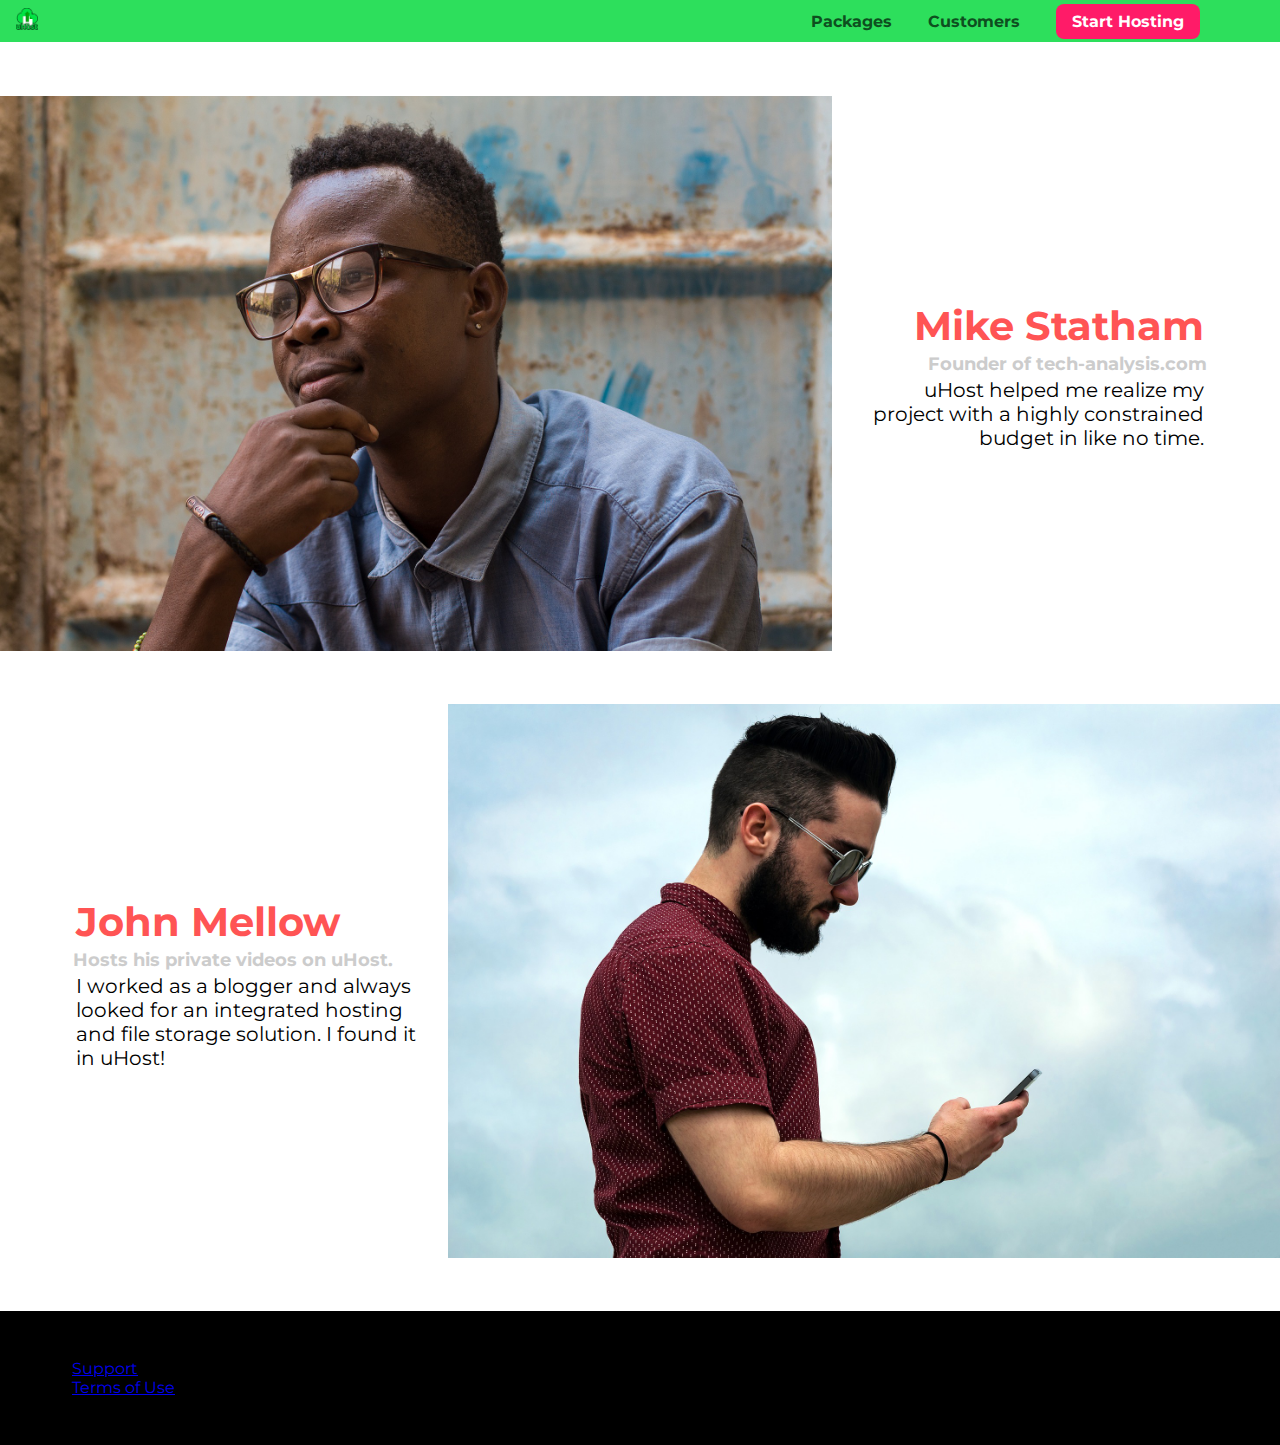
==== customers/index.html @ 58e82ade "adding customers page" ====
<!DOCTYPE html>
<html lang="en">

<head>
    <meta charset="UTF-8">
    <meta name="viewport" content="width=device-width, initial-scale=1.0">
    <meta http-equiv="X-UA-Compatible" content="ie=edge">
    <title>uHost Customers</title>
    <link rel="shortcut icon" href="../favicon.png">
    <link href="https://fonts.googleapis.com/css?family=Anton|Montserrat:400,700" rel="stylesheet">
    <link rel="stylesheet" href="../shared.css">
    <link rel="stylesheet" href="customers.css">
</head>

<body>
    <header class="main-header">
        <div>
            <a href="index.html" class="main-header__brand">
                <img src="../images/uhost-icon.png" alt="uHost - Your favorite hosting company">
            </a>
        </div>
        <nav class="main-nav">
            <ul class="main-nav__items">
                <li class="main-nav__item">
                    <a href="../packages/index.html">Packages</a>
                </li>
                <li class="main-nav__item">
                    <a href="../customers/index.html">Customers</a>
                </li>
                <li class="main-nav__item main-nav__item--cta">
                    <a href="start-hosting/index.html">Start Hosting</a>
                </li>
            </ul>
        </nav>
    </header>

    <main>
        <div>
            <div class="testimonial" id="customer-1">
                <div class="testimonial__image-container">
                    <img src="../images/customer-1.jpg" alt="Mike Statham - Customer" class="testimonial__image">
                </div>
                <div class="testimonial__info">
                    <h1 class="testimonial__name">Mike Statham</h1>
                    <h2 class="testimonial__subtitle">Founder of
                        <a href="tech-analysis.com">tech-analysis.com</a>
                    </h2>
                    <p class="testimonial__text">uHost helped me realize my project with a highly constrained budget in like no time.</p>
                </div>
            </div>
            <div class="testimonial" id="customer-2">

                <div class="testimonial__info">
                    <h1 class="testimonial__name">John Mellow</h1>
                    <h2 class="testimonial__subtitle">Hosts his private videos on uHost.
                    </h2>
                    <p class="testimonial__text">I worked as a blogger and always looked for an integrated hosting and file storage solution. I found
                        it in uHost!
                    </p>
                </div>
                <div class="testimonial__image-container">
                    <img src="../images/customer-2.jpg" alt="John Mellow - Customer" class="testimonial__image">
                </div>
            </div>
        </div>
    </main>
    <footer class="main-footer">
        <nav>
            <ul>
                <li>
                    <a href="#">Support</a>
                </li>
                <li>
                    <a href="#">Terms of Use</a>
                </li>
            </ul>
        </nav>
    </footer>
</body>

</html>
---- shared.css ----
* {
    box-sizing: border-box;
}

body {
    font-family: 'Montserrat', sans-serif;
    margin: 0;
}

.main-header {
    width: 100%;
    position: fixed;
    top: 0;
    left: 0;
    background: #2ddf5c;
    padding: 8px 16px;
    z-index: 1;
}

.main-header > div {
    display: inline-block;
    vertical-align: middle;
}

.main-header__brand {
    color: #0e4f1f;
    text-decoration: none;
    font-weight: bold;
    font-size: 22px;
    height: 22px;
    /*width: 20px;*/
    display: inline-block;
}

.main-header__brand img{
    height: 100%;
    /*width: 100%;*/

}

.main-nav {
    display: inline-block;
    text-align: right;
    width: calc(100% - 74px);
    vertical-align: middle;
}

.main-nav__items {
    margin: 0;
    padding: 0;
    list-style: none;
}

.main-nav__item {
    display: inline-block;
    margin: 0 16px;
}

.main-nav__item a {
    text-decoration: none;
    color: #0e4f1f;
    font-weight: bold;
    padding: 3px 0;
}

.main-nav__item a:hover,
.main-nav__item a:active {
    color: white;
    border-bottom: 5px solid white;
}

.main-nav__item--cta a {
    color: white;
    background: #ff1b68;
    padding: 8px 16px;
    border-radius: 8px;
}

.main-nav__item--cta a:hover,
.main-nav__item--cta a:active {
    color: #ff1b68;
    background: white;
    border: none;
}

.main-footer {
    background: black;
    padding: 32px;
    margin-top: 48px;
}

.main-footer__links {
    list-style: none;
    margin: 0;
    padding: 0;
    text-align: center;
}

.main-footer__link {
    display: inline-block;
    margin: 0 16px;
}

.main-footer__link a {
    color: white;
    text-decoration: none;
}

.main-footer__link a:hover,
.main-footer__link a:active {
    color: #ccc;
}

.button {
    background: #0e4f1f;
    color: white;
    font: inherit;
    border: 1.5px solid #0e4f1f;
    padding: 8px;
    border-radius: 8px;
    font-weight: bold;
    cursor: pointer;
}

.button:hover,
.button:active {
    background: white;
    color: #0e4f1f;
}

.button:focus {
    outline: none;
}
---- customers/customers.css ----
.testimonial {
    font-size: 20px;
    margin: 48px 0;
  }
  
  .testimonial__list {
    width: 80%;
    margin: auto;
  }
  
  .testimonial:first-of-type {
    margin-top: 96px;
  }
  
  .testimonial__image-container {
    width: 65%;
    display: inline-block;
    vertical-align: middle;
  }

  .testimonial__image{
    width: 100%;
  }
  
  .testimonial__info {
    text-align: right;
    padding: 14px;
    display: inline-block;
    vertical-align: middle;
    width: 30%;
  }
  
  #customer-2.testimonial {
    text-align: right;
  }
  
  #customer-2 .testimonial__info {
    text-align: left;
  }
  
  .testimonial__name {
    margin: 3px;
    color: #ff5454;
  }
  
  .testimonial__subtitle {
    margin: 0;
    font-size: 18px;
    color: #ccc;
  }
  
  .testimonial__subtitle a {
    color: inherit;
    text-decoration: none;
  }
  
  .testimonial__subtitle a:hover,
  .testimonial__subtitle a:active {
    color: #7a7a7a;
  }
  
  .testimonial__text {
    margin: 3px;
  }
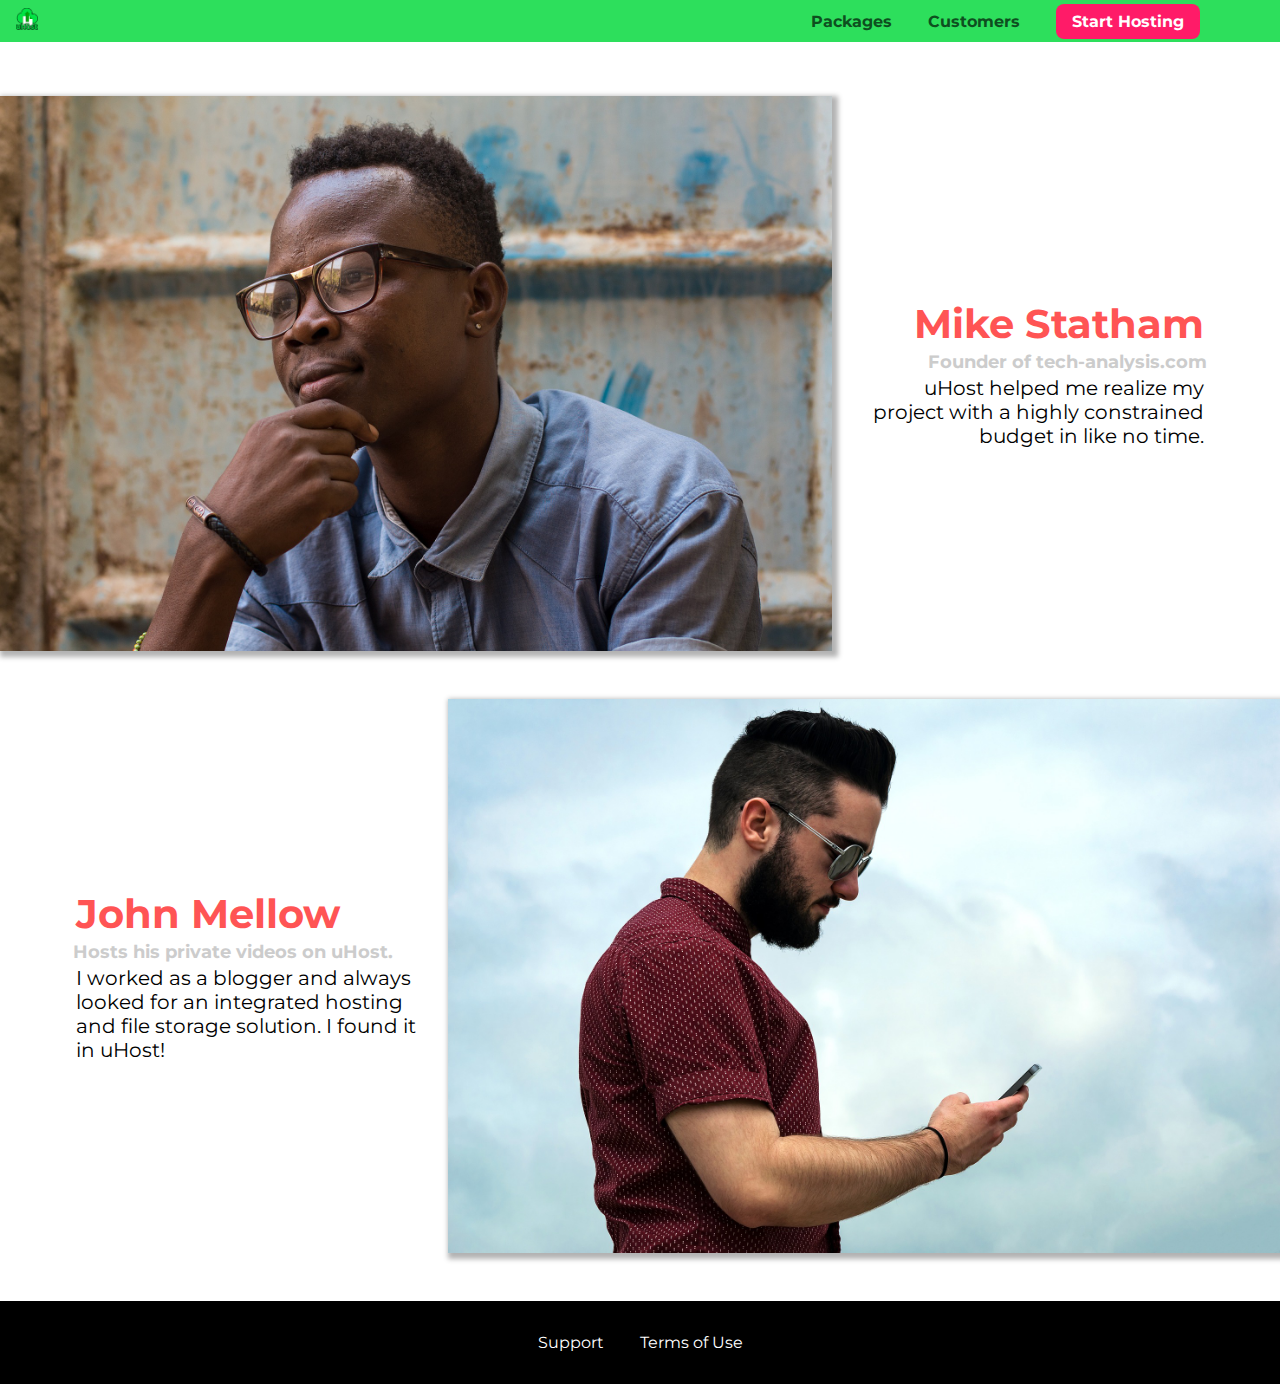
==== commit 6517b322: "styling customers page" ====
--- a/customers/index.html
+++ b/customers/index.html
@@ -66,11 +66,11 @@
     </main>
     <footer class="main-footer">
         <nav>
-            <ul>
-                <li>
+            <ul class="main-footer__links">
+                <li class="main-footer__link">
                     <a href="#">Support</a>
                 </li>
-                <li>
+                <li class="main-footer__link">
                     <a href="#">Terms of Use</a>
                 </li>
             </ul>
--- a/customers/customers.css
+++ b/customers/customers.css
@@ -16,10 +16,12 @@
     width: 65%;
     display: inline-block;
     vertical-align: middle;
+    box-shadow: 3px 3px 5px 3px rgba(0, 0, 0, 0.3);
   }
 
   .testimonial__image{
     width: 100%;
+    vertical-align: top;
   }
   
   .testimonial__info {
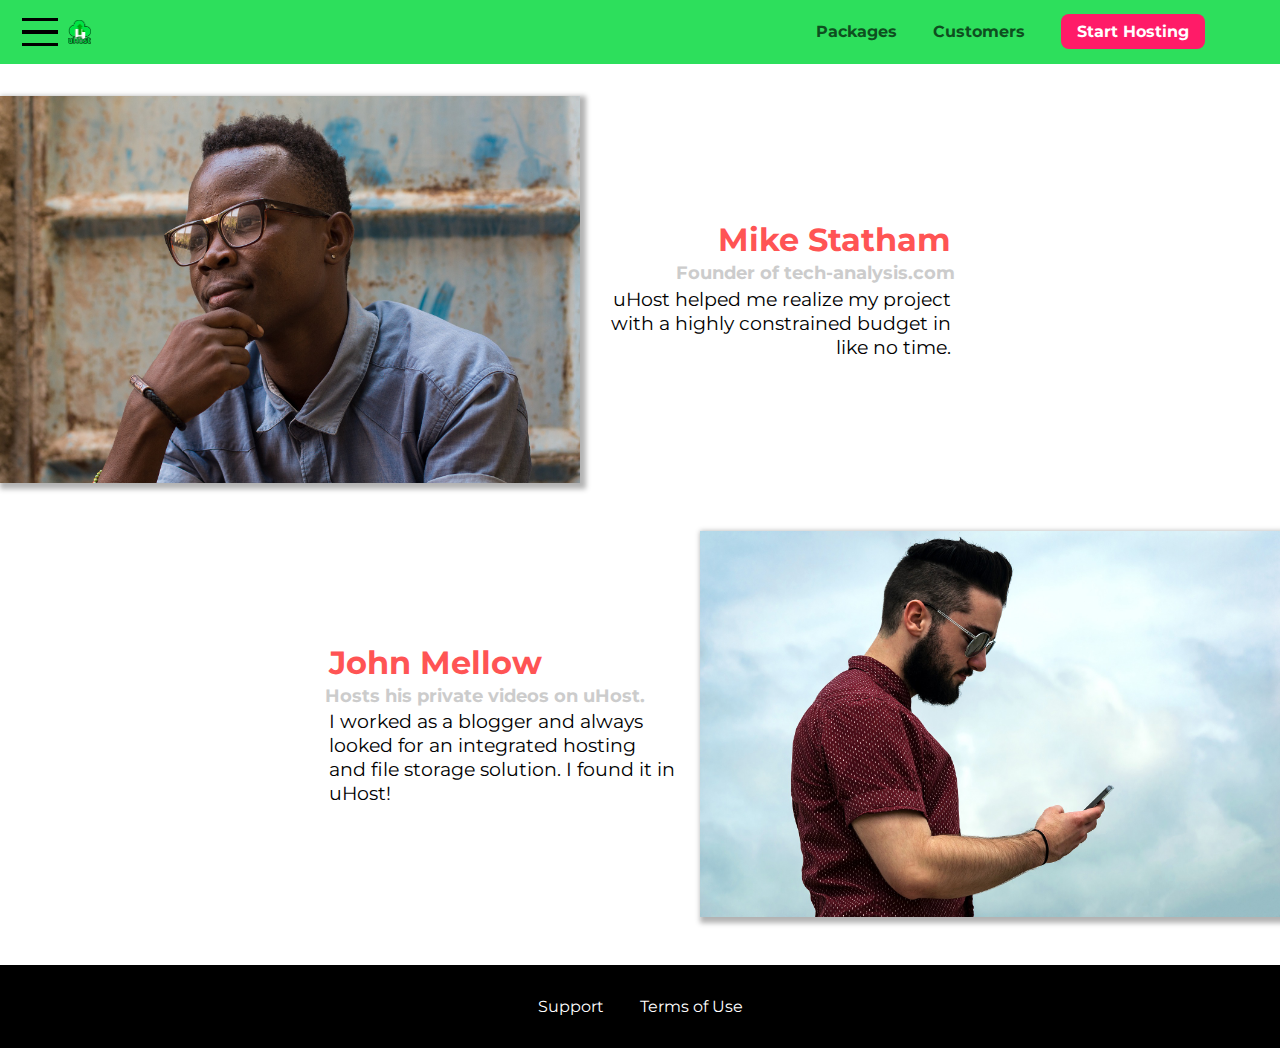
==== commit e50428d2: "cleanup js code" ====
--- a/customers/index.html
+++ b/customers/index.html
@@ -6,15 +6,20 @@
     <meta name="viewport" content="width=device-width, initial-scale=1.0">
     <meta http-equiv="X-UA-Compatible" content="ie=edge">
     <title>uHost Customers</title>
-    <link rel="shortcut icon" href="../favicon.png">
     <link href="https://fonts.googleapis.com/css?family=Anton|Montserrat:400,700" rel="stylesheet">
     <link rel="stylesheet" href="../shared.css">
     <link rel="stylesheet" href="customers.css">
 </head>
 
 <body>
+    <div class="backdrop"></div>
     <header class="main-header">
         <div>
+            <button class="toggle-button">
+                <span class="toggle-button__bar"></span>
+                <span class="toggle-button__bar"></span>
+                <span class="toggle-button__bar"></span>
+            </button>
             <a href="index.html" class="main-header__brand">
                 <img src="../images/uhost-icon.png" alt="uHost - Your favorite hosting company">
             </a>
@@ -33,7 +38,19 @@
             </ul>
         </nav>
     </header>
-
+    <nav class="mobile-nav">
+        <ul class="mobile-nav__items">
+            <li class="mobile-nav__item">
+                <a href="../packages/index.html">Packages</a>
+            </li>
+            <li class="mobile-nav__item">
+                <a href="index.html">Customers</a>
+            </li>
+            <li class="mobile-nav__item mobile-nav__item--cta">
+                <a href="../start-hosting/index.html">Start Hosting</a>
+            </li>
+        </ul>
+    </nav>
     <main>
         <div>
             <div class="testimonial" id="customer-1">
@@ -45,7 +62,8 @@
                     <h2 class="testimonial__subtitle">Founder of
                         <a href="tech-analysis.com">tech-analysis.com</a>
                     </h2>
-                    <p class="testimonial__text">uHost helped me realize my project with a highly constrained budget in like no time.</p>
+                    <p class="testimonial__text">uHost helped me realize my project with a highly constrained budget in
+                        like no time.</p>
                 </div>
             </div>
             <div class="testimonial" id="customer-2">
@@ -54,7 +72,8 @@
                     <h1 class="testimonial__name">John Mellow</h1>
                     <h2 class="testimonial__subtitle">Hosts his private videos on uHost.
                     </h2>
-                    <p class="testimonial__text">I worked as a blogger and always looked for an integrated hosting and file storage solution. I found
+                    <p class="testimonial__text">I worked as a blogger and always looked for an integrated hosting and
+                        file storage solution. I found
                         it in uHost!
                     </p>
                 </div>
@@ -76,6 +95,7 @@
             </ul>
         </nav>
     </footer>
+    <script src="../shared.js"></script>
 </body>
 
 </html>--- a/shared.css
+++ b/shared.css
@@ -5,6 +5,19 @@
 body {
     font-family: 'Montserrat', sans-serif;
     margin: 0;
+    overflow-x: hidden;
+    /*overflow-y: hidden;*/
+}
+
+.backdrop {
+    position: fixed;
+    display: none;
+    top: 0;
+    left: 0;
+    z-index: 100;
+    width: 100vw;
+    height: 100vh;
+    background: rgba(0,0,0,0.5);
 }
 
 .main-header {
@@ -13,7 +26,7 @@
     top: 0;
     left: 0;
     background: #2ddf5c;
-    padding: 8px 16px;
+    padding: 0.5rem 1rem;
     z-index: 1;
 }
 
@@ -21,27 +34,49 @@
     display: inline-block;
     vertical-align: middle;
 }
+
+.toggle-button {
+    width: 3rem;
+    background: transparent;
+    border: none;
+    cursor: pointer;
+    padding-top: 0;
+    padding-bottom: 0;
+    vertical-align: middle;
+  }
+  
+  .toggle-button:focus {
+    outline: none;
+  }
+  
+  .toggle-button__bar {
+    width: 100%;
+    height: 0.2rem;
+    background: black;
+    display: block;
+    margin: 0.6rem 0;
+  } 
 
 .main-header__brand {
     color: #0e4f1f;
     text-decoration: none;
     font-weight: bold;
-    font-size: 22px;
-    height: 22px;
-    /*width: 20px;*/
-    display: inline-block;
-}
-
-.main-header__brand img{
+    font-size: 1.5rem;
+    height: 1.5rem;
+    /* width: 20px; */
+    display: inline-block;
+    vertical-align: middle;
+}
+
+.main-header__brand img {
     height: 100%;
-    /*width: 100%;*/
-
+    /* width: 100%; */
 }
 
 .main-nav {
     display: inline-block;
     text-align: right;
-    width: calc(100% - 74px);
+    width: calc(100% - 122px);
     vertical-align: middle;
 }
 
@@ -53,14 +88,15 @@
 
 .main-nav__item {
     display: inline-block;
-    margin: 0 16px;
-}
-
-.main-nav__item a {
+    margin: 0 1rem;
+}
+
+.main-nav__item a,
+.mobile-nav__item a {
     text-decoration: none;
     color: #0e4f1f;
     font-weight: bold;
-    padding: 3px 0;
+    padding: 0.2rem 0;
 }
 
 .main-nav__item a:hover,
@@ -69,15 +105,18 @@
     border-bottom: 5px solid white;
 }
 
-.main-nav__item--cta a {
+.main-nav__item--cta a,
+.mobile-nav__item--cta a {
     color: white;
     background: #ff1b68;
-    padding: 8px 16px;
+    padding: 0.5rem 1rem;
     border-radius: 8px;
 }
 
 .main-nav__item--cta a:hover,
-.main-nav__item--cta a:active {
+.main-nav__item--cta a:active,
+.mobile-nav__item--cta a:hover,
+.mobile-nav__item--cta a:active {
     color: #ff1b68;
     background: white;
     border: none;
@@ -85,8 +124,8 @@
 
 .main-footer {
     background: black;
-    padding: 32px;
-    margin-top: 48px;
+    padding: 2rem;
+    margin-top: 3rem;
 }
 
 .main-footer__links {
@@ -98,7 +137,7 @@
 
 .main-footer__link {
     display: inline-block;
-    margin: 0 16px;
+    margin: 0 1rem;
 }
 
 .main-footer__link a {
@@ -111,12 +150,40 @@
     color: #ccc;
 }
 
+.mobile-nav {
+    display: none;
+    position: fixed;
+    z-index: 101;
+    top: 0;
+    left: 0;
+    background: white;
+    width: 80%;
+    height: 100vh;
+  }
+  
+  .mobile-nav__items {
+    width: 90%;
+    height: 100%;
+    list-style: none;
+    margin: 10% auto;
+    padding: 0;
+    text-align: center;
+  }
+  
+  .mobile-nav__item {
+    margin: 1rem 0;
+  }
+  
+  .mobile-nav__item a {
+    font-size: 1.5rem;
+  }
+
 .button {
     background: #0e4f1f;
     color: white;
     font: inherit;
     border: 1.5px solid #0e4f1f;
-    padding: 8px;
+    padding: 0.5rem;
     border-radius: 8px;
     font-weight: bold;
     cursor: pointer;
@@ -131,3 +198,7 @@
 .button:focus {
     outline: none;
 }
+
+.open {
+    display: block !important;
+}--- a/customers/customers.css
+++ b/customers/customers.css
@@ -1,6 +1,6 @@
 .testimonial {
-    font-size: 20px;
-    margin: 48px 0;
+    font-size: 1.2rem;
+    margin: 3rem 0;
   }
   
   .testimonial__list {
@@ -9,11 +9,12 @@
   }
   
   .testimonial:first-of-type {
-    margin-top: 96px;
+    margin-top: 6rem;
   }
   
   .testimonial__image-container {
     width: 65%;
+    max-width: 580px;
     display: inline-block;
     vertical-align: middle;
     box-shadow: 3px 3px 5px 3px rgba(0, 0, 0, 0.3);
@@ -26,7 +27,7 @@
   
   .testimonial__info {
     text-align: right;
-    padding: 14px;
+    padding: 0.9rem;
     display: inline-block;
     vertical-align: middle;
     width: 30%;
@@ -41,13 +42,14 @@
   }
   
   .testimonial__name {
-    margin: 3px;
+    margin: 0.2rem;
     color: #ff5454;
+    font-size: 2rem;
   }
   
   .testimonial__subtitle {
     margin: 0;
-    font-size: 18px;
+    font-size: 1.1rem;
     color: #ccc;
   }
   
@@ -62,7 +64,7 @@
   }
   
   .testimonial__text {
-    margin: 3px;
+    margin: 0.2rem;
   }
   
   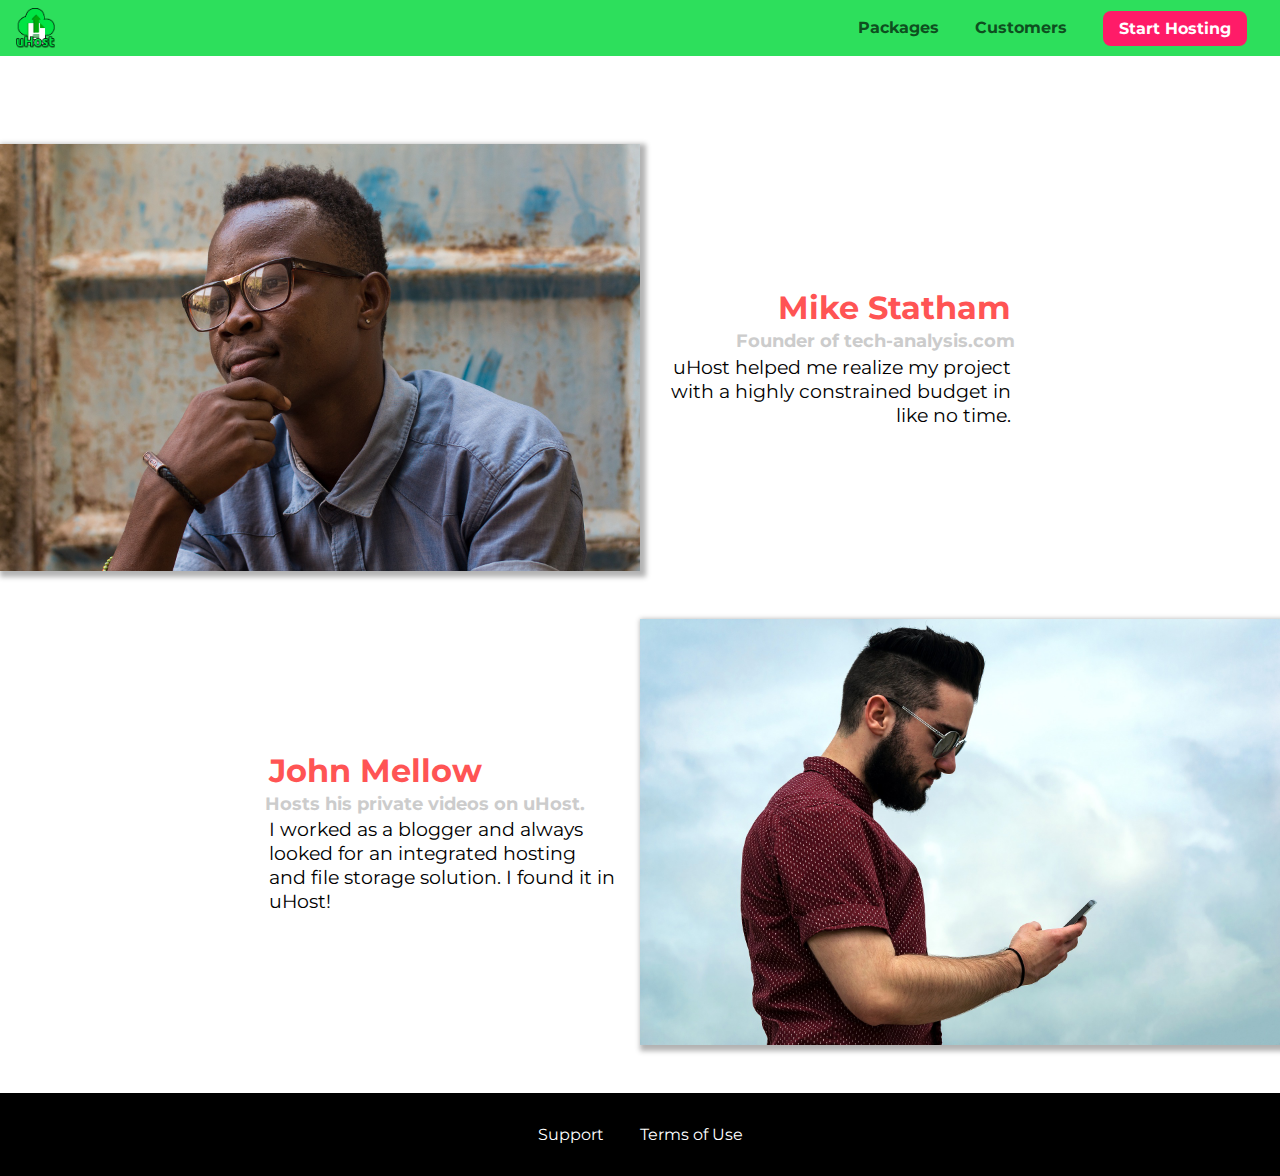
==== commit 118af9e8: "fix menu bar and footer bar" ====
--- a/customers/index.html
+++ b/customers/index.html
@@ -20,7 +20,7 @@
                 <span class="toggle-button__bar"></span>
                 <span class="toggle-button__bar"></span>
             </button>
-            <a href="index.html" class="main-header__brand">
+            <a href="../index.html" class="main-header__brand">
                 <img src="../images/uhost-icon.png" alt="uHost - Your favorite hosting company">
             </a>
         </div>
--- a/shared.css
+++ b/shared.css
@@ -7,6 +7,11 @@
     margin: 0;
     overflow-x: hidden;
     /*overflow-y: hidden;*/
+}
+
+main {
+    min-height: calc(100vh - 3.5rem -8rem);
+    margin-top: 3.5rem;
 }
 
 .backdrop {
@@ -61,8 +66,7 @@
     color: #0e4f1f;
     text-decoration: none;
     font-weight: bold;
-    font-size: 1.5rem;
-    height: 1.5rem;
+    height: 2.5rem;
     /* width: 20px; */
     display: inline-block;
     vertical-align: middle;
@@ -74,10 +78,7 @@
 }
 
 .main-nav {
-    display: inline-block;
-    text-align: right;
-    width: calc(100% - 122px);
-    vertical-align: middle;
+    display: none;
 }
 
 .main-nav__items {
@@ -122,6 +123,19 @@
     border: none;
 }
 
+@media(min-width: 40rem){
+    .toggle-button{
+        display: none;
+    }
+
+    .main-nav {
+        display: inline-block;
+        text-align: right;
+        width: calc(100% - 44px);
+        vertical-align: middle;
+    }
+}
+
 .main-footer {
     background: black;
     padding: 2rem;
@@ -136,8 +150,8 @@
 }
 
 .main-footer__link {
-    display: inline-block;
-    margin: 0 1rem;
+    display: block;
+    margin: 1rem 0;
 }
 
 .main-footer__link a {
@@ -201,4 +215,11 @@
 
 .open {
     display: block !important;
-}+}
+
+@media(min-width: 40rem){
+    .main-footer__link {
+        display: inline-block;
+        margin: 0 1rem;
+    }
+}
--- a/customers/customers.css
+++ b/customers/customers.css
@@ -1,22 +1,19 @@
+main{
+  padding-top: 2.5rem;
+}
+
 .testimonial {
     font-size: 1.2rem;
-    margin: 3rem 0;
   }
   
-  .testimonial__list {
+  /*.testimonial__list {
     width: 80%;
     margin: auto;
-  }
-  
-  .testimonial:first-of-type {
-    margin-top: 6rem;
-  }
-  
+  }*/  
+ 
   .testimonial__image-container {
-    width: 65%;
-    max-width: 580px;
-    display: inline-block;
-    vertical-align: middle;
+    width: 100%;
+    max-width: 40rem;
     box-shadow: 3px 3px 5px 3px rgba(0, 0, 0, 0.3);
   }
 
@@ -28,9 +25,9 @@
   .testimonial__info {
     text-align: right;
     padding: 0.9rem;
-    display: inline-block;
-    vertical-align: middle;
-    width: 30%;
+    /*display: inline-block;*/
+    /*vertical-align: middle;
+    width: 30%;*/
   }
   
   #customer-2.testimonial {
@@ -66,5 +63,24 @@
   .testimonial__text {
     margin: 0.2rem;
   }
+
+  @media (min-width: 40rem) {
+    .testimonial {
+      margin: 3rem auto;
+      max-width: 1500px;
+    }
+
+    .testimonial__image-container {      
+      display: inline-block;
+      vertical-align: middle;
+      width: 66%;
+    }
+
+    .testimonial__info {
+      display: inline-block;
+      vertical-align: middle;
+      width: 30%;
+    }
+  }
   
   